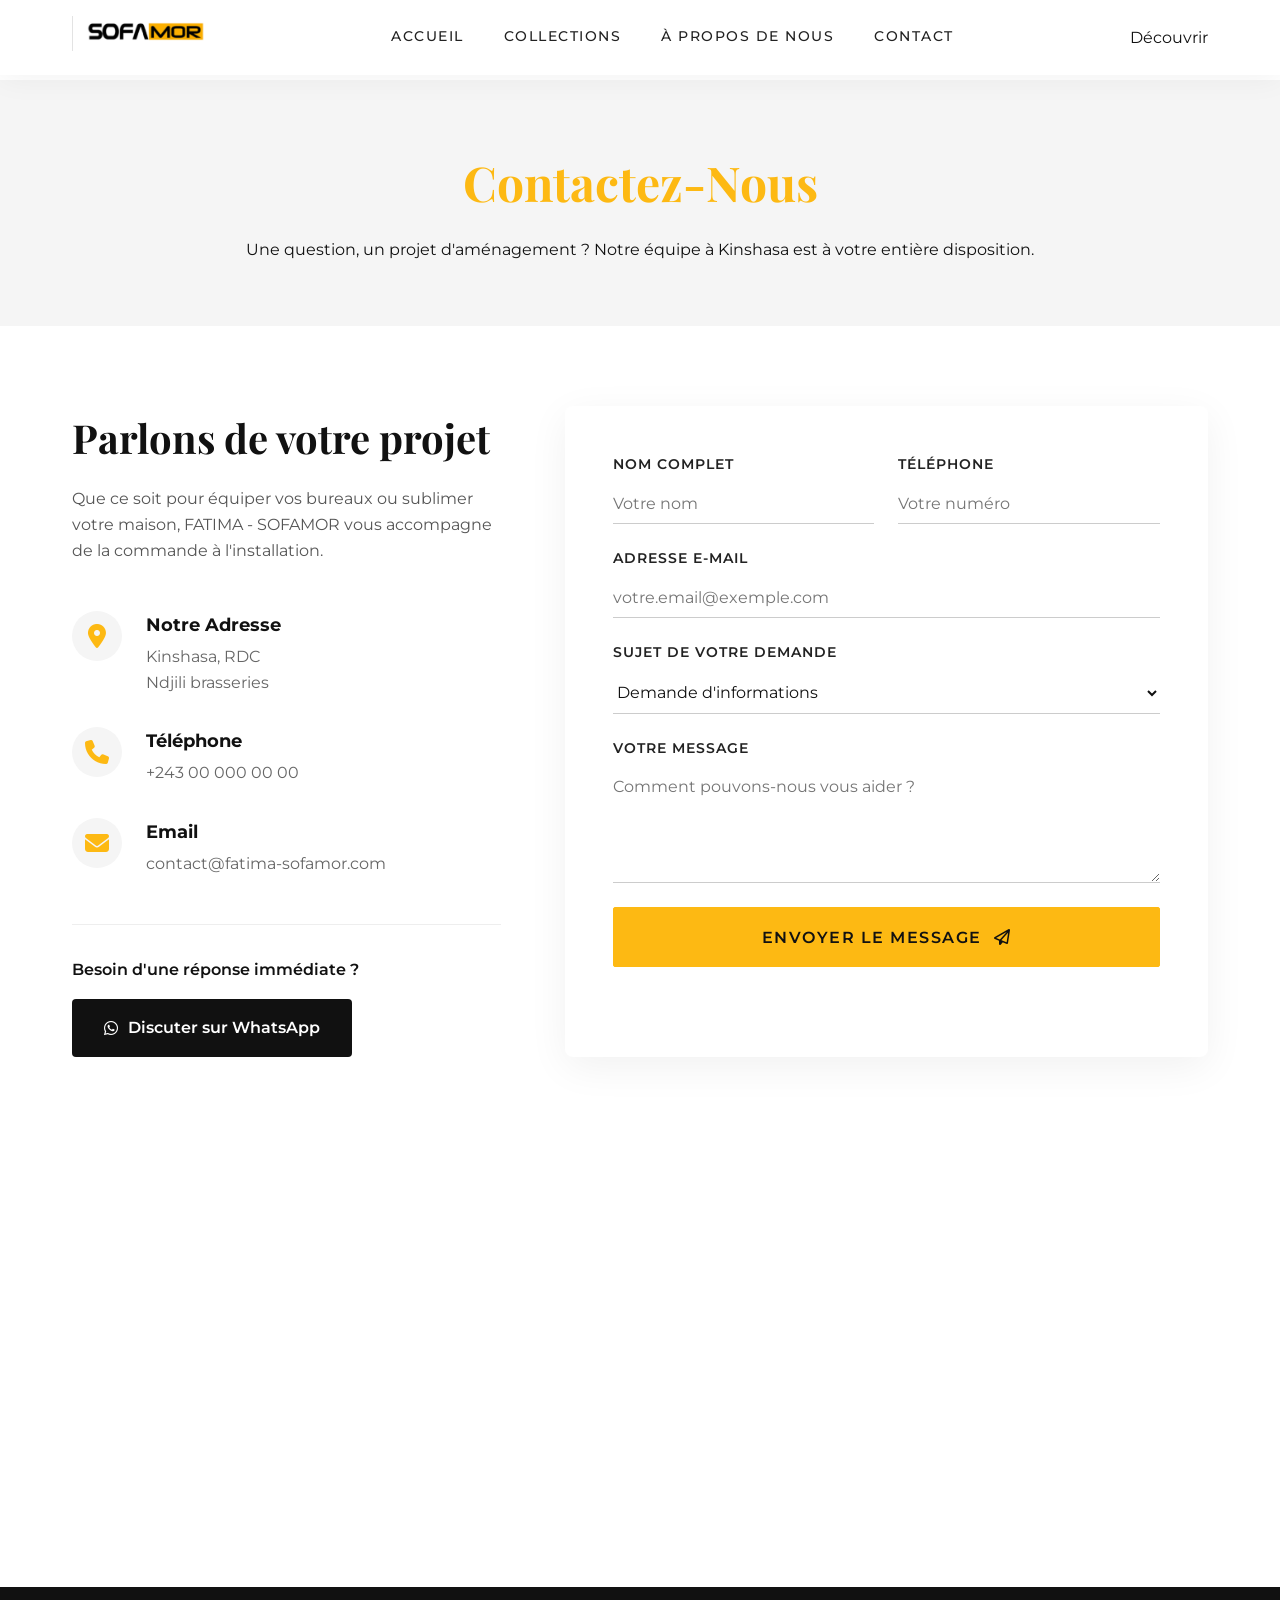
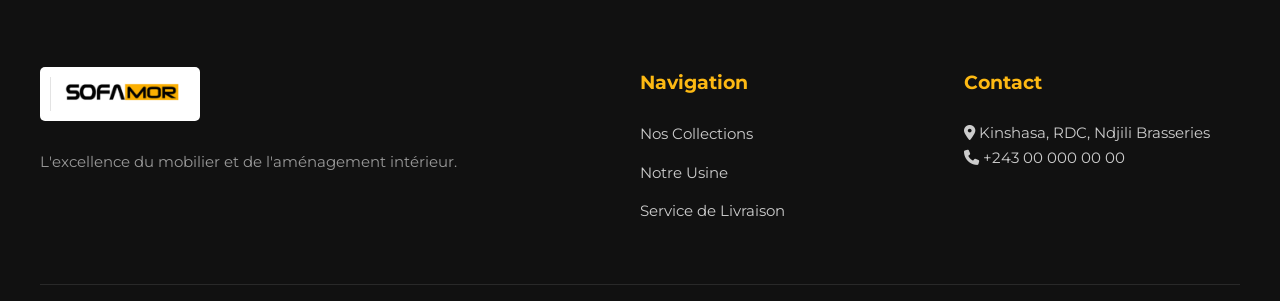
==== contact.html @ 19b78df4 "first commit" ====
<!DOCTYPE html>
<html lang="fr">
<head>
    <meta charset="UTF-8">
    <meta name="viewport" content="width=device-width, initial-scale=1.0">
    <title>Contact & Livraison | FATIMA - SOFAMOR</title>
    
    <!-- Polices & Icônes -->
    <link rel="preconnect" href="https://fonts.googleapis.com">
    <link rel="preconnect" href="https://fonts.gstatic.com" crossorigin>
    <link href="https://fonts.googleapis.com/css2?family=Montserrat:wght@300;400;500;600&family=Playfair+Display:ital,wght@0,400;0,600;1,400&display=swap" rel="stylesheet">
    <link rel="stylesheet" href="https://cdnjs.cloudflare.com/ajax/libs/font-awesome/6.4.0/css/all.min.css">
    
    <!-- Feuilles de style -->
    <link rel="stylesheet" href="css/variables.css">
    <link rel="stylesheet" href="css/base.css">
    <link rel="stylesheet" href="css/layout.css">
    <link rel="stylesheet" href="css/components.css">
</head>
<body>

    <!-- Barre de navigation -->
    <header class="navbar">
        <div class="nav-container">
            <a href="index.html" class="logo">
                <img src="assets/images/logos/Sofamor logo.png" alt="SOFAMOR Logo" height="35">
            </a>
            <div class="menu-toggle" id="mobile-menu">
                <i class="fa-solid fa-bars"></i>
            </div>
            <nav class="nav-links" id="nav-links">
                <a href="index.html">Accueil</a>
                <a href="catalogue.html">Collections</a>
                <a href="usine.html">À propos de nous</a>
                <a href="contact.html" class="active">Contact</a>
            </nav>
            <a href="catalogue.html" class="btn-primary-outline desktop-only">Découvrir</a>
        </div>
    </header>

    <!-- En-tête de la page -->
    <section class="page-header">
        <h1>Contactez-Nous</h1>
        <p>Une question, un projet d'aménagement ? Notre équipe à Kinshasa est à votre entière disposition.</p>
    </section>

    <!-- Section Principale Contact -->
    <section class="contact-section">
        
        <!-- Bloc Informations -->
        <div class="contact-info-block">
            <h2>Parlons de votre projet</h2>
            <p>Que ce soit pour équiper vos bureaux ou sublimer votre maison, FATIMA - SOFAMOR vous accompagne de la commande à l'installation.</p>
            
            <div class="info-items">
                <div class="info-item">
                    <i class="fa-solid fa-location-dot"></i>
                    <div>
                        <h4>Notre Adresse</h4>
                        <p>Kinshasa, RDC<br>Ndjili brasseries</p>
                    </div>
                </div>
                
                <div class="info-item">
                    <i class="fa-solid fa-phone"></i>
                    <div>
                        <h4>Téléphone</h4>
                        <p>+243 00 000 00 00</p>
                    </div>
                </div>
                
                <div class="info-item">
                    <i class="fa-solid fa-envelope"></i>
                    <div>
                        <h4>Email</h4>
                        <p>contact@fatima-sofamor.com</p>
                    </div>
                </div>
            </div>

            <div class="whatsapp-direct">
                <p>Besoin d'une réponse immédiate ?</p>
                <a href="https://wa.me/243000000000" target="_blank" class="btn-whatsapp-dark">
                    <i class="fa-brands fa-whatsapp"></i> Discuter sur WhatsApp
                </a>
            </div>
        </div>

        <!-- Bloc Formulaire -->
        <div class="contact-form-block">
            <form action="#" method="POST" class="premium-form">
                <div class="form-row">
                    <div class="input-group">
                        <label for="nom">Nom complet</label>
                        <input type="text" id="nom" placeholder="Votre nom" required>
                    </div>
                    <div class="input-group">
                        <label for="telephone">Téléphone</label>
                        <input type="tel" id="telephone" placeholder="Votre numéro" required>
                    </div>
                </div>
                
                <div class="input-group">
                    <label for="email">Adresse e-mail</label>
                    <input type="email" id="email" placeholder="votre.email@exemple.com" required>
                </div>
                
                <div class="input-group">
                    <label for="sujet">Sujet de votre demande</label>
                    <select id="sujet">
                        <option value="infos">Demande d'informations</option>
                        <option value="livraison">Question sur la livraison</option>
                        <option value="sur-mesure">Projet d'aménagement complet</option>
                        <option value="autre">Autre</option>
                    </select>
                </div>
                
                <div class="input-group">
                    <label for="message">Votre message</label>
                    <textarea id="message" rows="5" placeholder="Comment pouvons-nous vous aider ?" required></textarea>
                </div>
                
                <button type="submit" class="btn-primary" style="width: 100%;">Envoyer le message <i class="fa-regular fa-paper-plane"></i></button>
            </form>
        </div>

    </section>

    <!-- Carte Google Maps -->
    <section class="map-container">
        <!-- Remplacez le src par le lien d'intégration de votre adresse exacte sur Google Maps -->
        <iframe src="https://www.google.com/maps/embed?pb=!1m18!1m12!1m3!1d127504.42220138547!2d15.22894165!3d-4.401314999999999!2m3!1f0!2f0!3f0!3m2!1i1024!2i768!4f13.1!3m3!1m2!1s0x1a6a313010b40eb3%3A0xc6c4f0da99761dfa!2sKinshasa%2C%20R%C3%A9publique%20d%C3%A9mocratique%20du%20Congo!5e0!3m2!1sfr!2s!4v1700000000000!5m2!1sfr!2s" width="100%" height="450" style="border:0;" allowfullscreen="" loading="lazy" referrerpolicy="no-referrer-when-downgrade"></iframe>
    </section>

    <!-- Footer -->
    <footer class="footer">
        <div class="footer-container">
            <div class="footer-brand">
                <img src="assets/images/logos/Sofamor logo.png" alt="SOFAMOR Logo" width="160" style="background-color: #ffffff; padding: 10px; border-radius: 5px; margin-bottom: 20px;">
                <p>L'excellence du mobilier et de l'aménagement intérieur.</p>
            </div>
            <div class="footer-links">
                <h3>Navigation</h3>
                <ul>
                    <li><a href="catalogue.html">Nos Collections</a></li>
                    <li><a href="usine.html">Notre Usine</a></li>
                    <li><a href="contact.html">Service de Livraison</a></li>
                </ul>
            </div>
            <div class="footer-contact">
                <h3>Contact</h3>
                <p><i class="fa-solid fa-location-dot"></i> Kinshasa, RDC, Ndjili Brasseries </p>
                <p><i class="fa-solid fa-phone"></i> +243 00 000 00 00</p>
            </div>
        </div>
    </footer>

    <!-- Script Menu Mobile -->
    <script>
        document.addEventListener('DOMContentLoaded', () => {
            const menuToggle = document.getElementById('mobile-menu');
            const navLinks = document.getElementById('nav-links');
            const icon = menuToggle.querySelector('i');
            if (menuToggle && navLinks) {
                menuToggle.addEventListener('click', () => {
                    navLinks.classList.toggle('active');
                    if (navLinks.classList.contains('active')) {
                        icon.classList.remove('fa-bars');
                        icon.classList.add('fa-xmark');
                    } else {
                        icon.classList.remove('fa-xmark');
                        icon.classList.add('fa-bars');
                    }
                });
            }
        });
    </script>
</body>
</html>
---- css/variables.css ----
:root {
    /* Palette de couleurs SOFAMOR / FATIMA */
    --color-yellow: #FDB913; /* Un jaune doré premium basé sur le logo */
    --color-yellow-hover: #e0a30b;
    --color-black: #111111;
    --color-dark-gray: #222222;
    --color-white: #FFFFFF;
    --color-light-gray: #F5F5F5;

    /* Typographie */
    --font-heading: 'Playfair Display', serif;
    --font-body: 'Montserrat', sans-serif;

    /* Espacements et Tailles */
    --transition-speed: 0.3s;
    --container-width: 1200px;
}
---- css/base.css ----
* {
    margin: 0;
    padding: 0;
    box-sizing: border-box; /* Crucial pour que les boutons ne débordent pas */
}

html, body {
    overflow-x: hidden; /* Empêche l'écran de glisser sur les côtés */
    width: 100%;
    scroll-behavior: smooth;
    font-family: var(--font-body);
    color: var(--color-black);
    background-color: var(--color-white);
    line-height: 1.6;
}

a {
    text-decoration: none;
    color: inherit;
    transition: color var(--transition-speed) ease;
}

ul {
    list-style: none;
}
---- css/layout.css ----
/* --- NAVBAR FIXE --- */
.navbar {
    position: fixed;
    top: 0;
    left: 0;
    width: 100%;
    background: rgba(255, 255, 255, 0.98);
    backdrop-filter: blur(10px);
    z-index: 1000;
    box-shadow: 0 4px 30px rgba(0, 0, 0, 0.05);
}

.nav-container {
    max-width: var(--container-width);
    margin: 0 auto;
    padding: 1rem 2rem;
    display: flex;
    justify-content: space-between;
    align-items: center;
}

.menu-toggle {
    display: none;
    font-size: 1.5rem;
    cursor: pointer;
    color: var(--color-black);
}

.nav-links {
    display: flex;
    gap: 2.5rem;
}

.nav-links a {
    font-weight: 500;
    font-size: 0.85rem;
    text-transform: uppercase;
    letter-spacing: 1.5px;
    color: var(--color-dark-gray);
    position: relative;
}

/* --- HERO SECTION --- */
.hero {
    position: relative;
    height: 100vh;
    display: flex;
    align-items: center;
    justify-content: center;
    background-color: #f4f4f4; /* Couleur de fond si l'image charge mal */
    background-image: url('../assets/images/produits/sofa-img-4.png'); 
    background-size: cover;
    background-position: center;
    text-align: center;
    color: var(--color-white);
    padding-top: 80px;
}

.hero-overlay {
    position: absolute;
    top: 0; left: 0; width: 100%; height: 100%;
    background: linear-gradient(to bottom, rgba(0,0,0,0.5), rgba(0,0,0,0.2)); 
    z-index: 1;
}

.hero-content {
    position: relative;
    z-index: 2;
    max-width: 900px;
    padding: 0 2rem;
}

/* --- FOOTER ÉPURÉ --- */
.footer {
    background-color: var(--color-black);
    color: var(--color-white);
    padding: 5rem 2rem 1rem 2rem;
}

.footer-container {
    max-width: var(--container-width);
    margin: 0 auto;
    display: grid;
    grid-template-columns: 2fr 1fr 1fr;
    gap: 3rem;
    border-bottom: 1px solid rgba(255, 255, 255, 0.1);
    padding-bottom: 3rem;
}

.footer-brand p { color: #999; font-size: 0.95rem; line-height: 1.8; }
.footer h3 { color: var(--color-yellow); font-size: 1.2rem; margin-bottom: 1.5rem; }
.footer-links ul li { margin-bottom: 0.8rem; }
.footer-links a, .footer-contact p { color: #ccc; font-size: 0.95rem; }
.footer-links a:hover { color: var(--color-yellow); }

/* --- RESPONSIVE MOBILE --- */
@media screen and (max-width: 768px) {
    .desktop-only { display: none !important; }
    .menu-toggle { display: block; }
    
    /* Le menu mobile caché par défaut */
    .nav-links {
        position: absolute;
        top: 100%;
        left: -100%; 
        flex-direction: column;
        background-color: var(--color-white);
        width: 100%;
        text-align: center;
        padding: 2rem 0;
        transition: 0.4s ease-in-out;
        box-shadow: 0 10px 15px rgba(0,0,0,0.05);
    }
    
    /* Quand le menu est activé via Javascript */
    .nav-links.active { left: 0; }
    
    .footer-container { grid-template-columns: 1fr; gap: 2rem; }
}
---- css/components.css ----
/* --- BOUTONS --- */
.btn-primary {
    display: inline-flex;
    align-items: center;
    justify-content: center;
    gap: 12px; /* Espace entre le texte et la flèche */
    background-color: var(--color-yellow);
    color: var(--color-black);
    padding: 1.2rem 3rem;
    font-family: var(--font-body);
    font-weight: 600;
    font-size: 1rem;
    text-transform: uppercase;
    letter-spacing: 1.5px;
    border-radius: 2px; /* Presque carré, très design */
    border: 1px solid var(--color-yellow);
    cursor: pointer;
    transition: all 0.4s ease;
    position: relative;
    overflow: hidden;
    z-index: 1;
}

/* Effet de balayage noir (sweep) au survol */
.btn-primary::before {
    content: '';
    position: absolute;
    top: 0; left: 0;
    width: 0%; height: 100%;
    background-color: var(--color-black);
    transition: all 0.4s ease;
    z-index: -1;
}

.btn-primary:hover {
    color: var(--color-yellow);
    border: 1px solid var(--color-black);
}

.btn-primary:hover::before {
    width: 100%;
}
.btn-primary:hover {
    background-color: #e0a30b; /* Jaune un peu plus foncé */
    transform: translateY(-2px); /* Petit effet de soulèvement au survol */
}

.btn-whatsapp {
    display: inline-flex;
    align-items: center;
    gap: 10px;
    background: transparent;
    border: 2px solid var(--color-white);
    color: var(--color-white);
    padding: 1rem 2.5rem;
    font-weight: 600;
    font-size: 1rem;
    text-transform: uppercase;
    cursor: pointer;
    border-radius: 4px;
    transition: all var(--transition-speed);
}

.btn-whatsapp:hover {
    background: var(--color-white);
    color: var(--color-black);
}

/* --- LOGO DU FOOTER (La correction est ici) --- */
.footer-logo {
    width: 150px; /* Force la largeur pour ne pas être géant */
    height: auto;
    background-color: var(--color-white); /* Fond blanc pour que le texte noir du logo soit visible */
    padding: 10px;
    border-radius: 5px;
    margin-bottom: 1.5rem;
}

/* --- EN-TÊTE DE PAGE (ex: Catalogue, Usine) --- */
.page-header {
    margin-top: 80px; /* Compense la navbar */
    padding: 4rem 2rem;
    text-align: center;
    background-color: var(--color-light-gray);
    color: var(--color-black);
}

.page-header h1 {
    font-family: var(--font-heading);
    font-size: 3rem;
    color: var(--color-yellow);
    margin-bottom: 1rem;
}

/* --- GRILLE DES PRODUITS --- */
.catalogue-section {
    padding: 5rem 2rem;
    max-width: var(--container-width);
    margin: 0 auto;
}

.product-grid {
    display: grid;
    grid-template-columns: repeat(auto-fit, minmax(300px, 1fr));
    gap: 3rem;
}

.product-card {
    background: var(--color-white);
    border-radius: 8px;
    overflow: hidden;
    box-shadow: 0 5px 20px rgba(0,0,0,0.05);
    transition: transform 0.3s ease, box-shadow 0.3s ease;
}

.product-card:hover {
    transform: translateY(-10px);
    box-shadow: 0 15px 30px rgba(0,0,0,0.1);
}

.product-image img {
    width: 100%;
    height: 300px;
    object-fit: cover;
    transition: transform 0.5s ease;
}

.product-card:hover .product-image img {
    transform: scale(1.05); /* Zoom léger sur l'image au survol */
}

.product-info {
    padding: 2rem;
    text-align: center;
}

.product-info h3 {
    font-family: var(--font-heading);
    font-size: 1.5rem;
    margin-bottom: 0.5rem;
}

.product-desc {
    color: #666;
    font-size: 0.9rem;
    margin-bottom: 1.5rem;
}

.btn-order {
    background-color: var(--color-black);
    color: var(--color-white);
    border: none;
    padding: 0.8rem 2rem;
    text-transform: uppercase;
    font-weight: 600;
    font-size: 0.85rem;
    border-radius: 50px;
    cursor: pointer;
    transition: background-color 0.3s;
}

.btn-order:hover {
    background-color: var(--color-yellow);
    color: var(--color-black);
}

/* --- BOUTONS FLOTTANTS (CHAT & SCROLL) --- */
.floating-actions {
    position: fixed;
    bottom: 30px;
    right: 30px;
    display: flex;
    flex-direction: column;
    gap: 15px;
    z-index: 999;
}

.float-btn {
    width: 55px;
    height: 55px;
    border-radius: 50%;
    display: flex;
    justify-content: center;
    align-items: center;
    font-size: 1.5rem;
    color: var(--color-white);
    text-decoration: none;
    box-shadow: 0 4px 15px rgba(0,0,0,0.2);
    transition: all 0.3s ease;
    cursor: pointer;
    border: none;
}

/* Bouton Scroll-to-top */
.scroll-top {
    background-color: var(--color-black);
    opacity: 0;
    visibility: hidden;
    transform: translateY(20px);
}

.scroll-top.show {
    opacity: 1;
    visibility: visible;
    transform: translateY(0);
}

.scroll-top:hover {
    background-color: var(--color-yellow);
    color: var(--color-black);
}

/* Bouton Chat WhatsApp */
.chat-btn {
    background-color: #25D366; /* Vert officiel WhatsApp */
}

.chat-btn:hover {
    transform: scale(1.1);
    box-shadow: 0 6px 20px rgba(37, 211, 102, 0.4);
}

/* --- FILTRES DE CATÉGORIES --- */
.category-filters {
    display: flex;
    justify-content: center;
    gap: 1rem;
    padding: 2rem;
    flex-wrap: wrap;
    background-color: var(--color-white);
}

.filter-btn {
    background: transparent;
    border: 1px solid var(--color-dark-gray);
    padding: 0.6rem 1.5rem;
    border-radius: 50px;
    font-family: var(--font-body);
    font-weight: 500;
    cursor: pointer;
    transition: all 0.3s ease;
}

.filter-btn:hover, .filter-btn.active {
    background: var(--color-black);
    color: var(--color-white);
    border-color: var(--color-black);
}

/* --- BOUTON "EN SAVOIR PLUS" --- */
.btn-outline {
    background: transparent;
    border: 1px solid var(--color-black);
    color: var(--color-black);
    padding: 0.8rem 2rem;
    text-transform: uppercase;
    font-weight: 600;
    font-size: 0.85rem;
    border-radius: 2px;
    cursor: pointer;
    transition: all 0.3s ease;
    width: 100%;
}

.btn-outline:hover {
    background: var(--color-black);
    color: var(--color-yellow);
}

/* --- FENÊTRE MODALE (DÉTAILS PRODUIT) --- */
.modal {
    display: none;
    position: fixed;
    z-index: 2000;
    left: 0; top: 0;
    width: 100%; height: 100%;
    background-color: rgba(0, 0, 0, 0.8);
    backdrop-filter: blur(5px);
    opacity: 0;
    transition: opacity 0.3s ease;
}

.modal.show {
    display: flex;
    justify-content: center;
    align-items: center;
    opacity: 1;
}

.modal-content {
    background-color: var(--color-white);
    width: 95%; /* Plus large sur mobile */
    max-width: 900px;
    max-height: 90vh; /* Ne dépasse jamais 90% de la hauteur de l'écran */
    overflow-y: auto; /* PERMET LE DÉFILEMENT INTÉRIEUR */
    border-radius: 5px;
    position: relative;
    box-shadow: 0 10px 40px rgba(0,0,0,0.5);
    transform: scale(0.9);
    transition: transform 0.3s ease;
}

.modal.show .modal-content {
    transform: scale(1);
}

/* Bouton X flottant et bien visible */
.close-modal {
    position: absolute;
    top: 15px;
    right: 15px;
    background-color: var(--color-white);
    color: var(--color-black);
    width: 35px; height: 35px;
    border-radius: 50%;
    display: flex;
    align-items: center;
    justify-content: center;
    font-size: 1.5rem;
    font-weight: bold;
    cursor: pointer;
    z-index: 10;
    box-shadow: 0 2px 10px rgba(0,0,0,0.1);
}

.close-modal:hover {
    color: var(--color-yellow);
}

.modal-body {
    display: flex;
    flex-wrap: wrap;
}

.modal-image {
    flex: 1 1 300px;
}

.modal-image img {
    width: 100%;
    height: 100%;
    object-fit: cover;
}

.modal-details {
    flex: 1 1 300px;
    padding: 3rem;
    display: flex;
    flex-direction: column;
    justify-content: center;
}

.modal-details h2 {
    font-family: var(--font-heading);
    font-size: 2rem;
    margin-bottom: 1rem;
    color: var(--color-black);
}

.modal-details p {
    font-size: 1rem;
    line-height: 1.6;
    color: #444;
    margin-bottom: 2rem;
}

.modal-actions {
    display: flex;
    flex-direction: column;
    gap: 15px; /* Espace entre commander et retour */
}

/* Cache les produits non sélectionnés par les filtres */
.product-card.hide {
    display: none;
}

/* --- ADAPTATION STRICTE POUR MOBILE (SMARTPHONES) --- */
@media screen and (max-width: 768px) {
    .modal-body {
        flex-direction: column; /* L'image passe au-dessus, le texte en dessous */
    }
    
    .modal-image {
        height: 250px; /* Limite la hauteur de l'image pour voir le texte directement */
    }
    
    .modal-details {
        padding: 1.5rem; /* Réduit l'espace vide sur petit écran */
    }
    
    .modal-details h2 {
        font-size: 1.5rem;
    }
}

/* --- SECTION HISTOIRE (SPLIT LAYOUT) --- */
.about-split {
    display: flex;
    flex-wrap: wrap;
    max-width: var(--container-width);
    margin: 5rem auto;
    background-color: var(--color-white);
    box-shadow: 0 10px 30px rgba(0,0,0,0.05);
    border-radius: 8px;
    overflow: hidden;
}

.about-text {
    flex: 1 1 400px;
    padding: 4rem;
    display: flex;
    flex-direction: column;
    justify-content: center;
}

.about-text h2 {
    font-family: var(--font-heading);
    font-size: 2.2rem;
    color: var(--color-yellow);
    margin-bottom: 1.5rem;
}

.about-text p {
    font-size: 1.05rem;
    line-height: 1.8;
    color: #444;
    margin-bottom: 1.5rem;
}

.about-image {
    flex: 1 1 400px;
}

.about-image img {
    width: 100%;
    height: 100%;
    object-fit: cover;
    min-height: 400px;
}

/* --- SECTION GALERIE USINE --- */
.factory-gallery {
    padding: 5rem 2rem;
    background-color: var(--color-light-gray);
    text-align: center;
}

.section-title h2 {
    font-family: var(--font-heading);
    font-size: 2.5rem;
    margin-bottom: 0.5rem;
}

.section-title p {
    color: #666;
    margin-bottom: 3rem;
}

.gallery-grid {
    display: grid;
    grid-template-columns: repeat(auto-fit, minmax(300px, 1fr));
    gap: 1.5rem;
    max-width: var(--container-width);
    margin: 0 auto;
}

.gallery-grid img {
    width: 100%;
    height: 350px;
    object-fit: cover;
    border-radius: 5px;
    box-shadow: 0 5px 15px rgba(0,0,0,0.1);
    transition: transform 0.4s ease;
}

.gallery-grid img:hover {
    transform: scale(1.03);
}

/* --- SECTION LOGISTIQUE --- */
.logistics-section {
    display: flex;
    flex-wrap: wrap-reverse; /* Sur mobile, l'image passe au-dessus */
    max-width: var(--container-width);
    margin: 5rem auto;
    gap: 3rem;
    padding: 0 2rem;
    align-items: center;
}

.logistics-content {
    flex: 1 1 400px;
}

.logistics-content h2 {
    font-family: var(--font-heading);
    font-size: 2.2rem;
    margin-bottom: 1.5rem;
}

.logistics-content p {
    line-height: 1.8;
    margin-bottom: 2rem;
    color: #555;
}

.logistics-image {
    flex: 1 1 400px;
}

.logistics-image img {
    width: 100%;
    border-radius: 8px;
    box-shadow: 0 10px 30px rgba(0,0,0,0.1);
}

/* Ajustements pour petits écrans */
@media screen and (max-width: 768px) {
    .about-text {
        padding: 2rem;
    }
}

/* --- SECTION CONTACT (GRILLE) --- */
.contact-section {
    display: grid;
    grid-template-columns: 1fr 1.5fr; /* Le formulaire prend un peu plus de place */
    gap: 4rem;
    max-width: var(--container-width);
    margin: 5rem auto;
    padding: 0 2rem;
}

/* --- BLOC INFORMATIONS GAUCHE --- */
.contact-info-block h2 {
    font-family: var(--font-heading);
    font-size: 2.5rem;
    color: var(--color-black);
    margin-bottom: 1rem;
}

.contact-info-block > p {
    color: #555;
    line-height: 1.6;
    margin-bottom: 3rem;
}

.info-item {
    display: flex;
    align-items: flex-start;
    gap: 1.5rem;
    margin-bottom: 2rem;
}

.info-item i {
    font-size: 1.5rem;
    color: var(--color-yellow);
    background-color: var(--color-light-gray);
    width: 50px;
    height: 50px;
    display: flex;
    align-items: center;
    justify-content: center;
    border-radius: 50%;
}

.info-item h4 {
    font-family: var(--font-body);
    font-size: 1.1rem;
    margin-bottom: 0.3rem;
}

.info-item p {
    color: #666;
}

.whatsapp-direct {
    margin-top: 3rem;
    padding-top: 2rem;
    border-top: 1px solid #eee;
}

.whatsapp-direct p {
    font-weight: 600;
    margin-bottom: 1rem;
}

.btn-whatsapp-dark {
    display: inline-flex;
    align-items: center;
    gap: 10px;
    background-color: var(--color-black);
    color: var(--color-white);
    padding: 1rem 2rem;
    font-weight: 600;
    border-radius: 4px;
    transition: all 0.3s ease;
}

.btn-whatsapp-dark:hover {
    background-color: #25D366; /* Vert WhatsApp au survol */
    color: white;
}

/* --- BLOC FORMULAIRE PREMIUM --- */
.contact-form-block {
    background-color: var(--color-white);
    padding: 3rem;
    border-radius: 8px;
    box-shadow: 0 10px 40px rgba(0,0,0,0.06);
}

.premium-form .form-row {
    display: grid;
    grid-template-columns: 1fr 1fr;
    gap: 1.5rem;
}

.input-group {
    margin-bottom: 1.5rem;
    display: flex;
    flex-direction: column;
}

.input-group label {
    font-size: 0.85rem;
    font-weight: 600;
    text-transform: uppercase;
    letter-spacing: 1px;
    color: var(--color-dark-gray);
    margin-bottom: 0.5rem;
}

/* Style des champs de texte très épuré (Ligne en bas seulement) */
.premium-form input,
.premium-form select,
.premium-form textarea {
    font-family: var(--font-body);
    font-size: 1rem;
    padding: 10px 0;
    border: none;
    border-bottom: 1px solid #ccc;
    background-color: transparent;
    color: var(--color-black);
    transition: border-color 0.3s ease;
    outline: none; /* Enlève la bordure bleue de base du navigateur */
}

/* Animation luxueuse quand on clique dans le champ */
.premium-form input:focus,
.premium-form select:focus,
.premium-form textarea:focus {
    border-bottom: 2px solid var(--color-yellow);
}

.premium-form textarea {
    resize: vertical;
}

/* --- SECTION CARTE --- */
.map-container {
    width: 100%;
    margin-top: 2rem;
    line-height: 0; /* Enlève l'espace blanc sous la carte */
}

/* --- RESPONSIVE --- */
@media screen and (max-width: 900px) {
    .contact-section {
        grid-template-columns: 1fr; /* Empile les infos et le formulaire sur mobile */
        gap: 2rem;
    }
    
    .premium-form .form-row {
        grid-template-columns: 1fr; /* Les champs nom et tel l'un sous l'autre */
    }
    
    .contact-form-block {
        padding: 2rem;
    }
}

/* --- BARRE DE DÉFILEMENT SUR MESURE (Détail Premium) --- */
::-webkit-scrollbar {
    width: 8px;
}
::-webkit-scrollbar-track {
    background: var(--color-light-gray); 
}
::-webkit-scrollbar-thumb {
    background: var(--color-black); 
    border-radius: 10px;
}
::-webkit-scrollbar-thumb:hover {
    background: var(--color-yellow); 
}
/* --- BOUTON FLOTTANT IA (Tête de Robot & Fond Jaune) --- */
.ai-btn {
    background-color: var(--color-yellow); /* Le fond devient jaune */
    color: var(--color-black); /* La tête du robot en noir */
    position: fixed;
    bottom: 95px; 
    right: 30px;
    z-index: 999;
    font-size: 1.6rem; /* On agrandit un peu la tête du robot */
    animation: pulse-ai 2s infinite; 
    border: 2px solid var(--color-yellow);
}

/* L'animation de respiration reste sur les tons jaunes */
@keyframes pulse-ai {
    0% { box-shadow: 0 0 0 0 rgba(253, 185, 19, 0.7); }
    70% { box-shadow: 0 0 0 15px rgba(253, 185, 19, 0); }
    100% { box-shadow: 0 0 0 0 rgba(253, 185, 19, 0); }
}

/* Au survol, le bouton s'inverse élégamment */
.ai-btn:hover {
    background-color: var(--color-black);
    color: var(--color-yellow);
    border: 2px solid var(--color-black);
    animation: none;
    transform: scale(1.1);
}

/* --- FENÊTRE DU CHATBOT --- */
.chatbot-window {
    position: fixed;
    bottom: 90px;
    right: 90px;
    width: 320px;
    background-color: var(--color-white);
    border-radius: 10px;
    box-shadow: 0 10px 40px rgba(0,0,0,0.15);
    display: flex;
    flex-direction: column;
    overflow: hidden;
    z-index: 1000;
    
    /* Animation d'apparition */
    opacity: 0;
    visibility: hidden;
    transform: translateY(20px) scale(0.9);
    transition: all 0.3s cubic-bezier(0.4, 0, 0.2, 1);
}

.chatbot-window.show {
    opacity: 1;
    visibility: visible;
    transform: translateY(0) scale(1);
}

.chatbot-header {
    background-color: var(--color-black);
    color: var(--color-yellow);
    padding: 15px;
    display: flex;
    justify-content: space-between;
    align-items: center;
    font-weight: 600;
    font-family: var(--font-heading);
}

.chatbot-header button {
    background: none;
    border: none;
    color: var(--color-white);
    font-size: 1.5rem;
    cursor: pointer;
    transition: color 0.3s;
}

.chatbot-header button:hover {
    color: var(--color-yellow);
}

.chatbot-body {
    padding: 15px;
    height: 250px;
    overflow-y: auto;
    display: flex;
    flex-direction: column;
    gap: 10px;
    background-color: #f9f9f9;
}

.message {
    padding: 10px 15px;
    border-radius: 15px;
    font-size: 0.9rem;
    max-width: 85%;
    line-height: 1.4;
}

.ai-msg {
    background-color: var(--color-white);
    border: 1px solid #eee;
    align-self: flex-start;
    border-bottom-left-radius: 2px;
}

.user-msg {
    background-color: var(--color-yellow);
    color: var(--color-black);
    align-self: flex-end;
    border-bottom-right-radius: 2px;
}

.chatbot-suggestions {
    padding: 10px;
    background-color: var(--color-white);
    border-top: 1px solid #eee;
    display: flex;
    flex-wrap: wrap;
    gap: 5px;
}

.chatbot-suggestions button {
    background: transparent;
    border: 1px solid var(--color-black);
    color: var(--color-black);
    padding: 5px 10px;
    border-radius: 50px;
    font-size: 0.8rem;
    cursor: pointer;
    transition: all 0.2s;
}

.chatbot-suggestions button:hover {
    background: var(--color-black);
    color: var(--color-yellow);
}
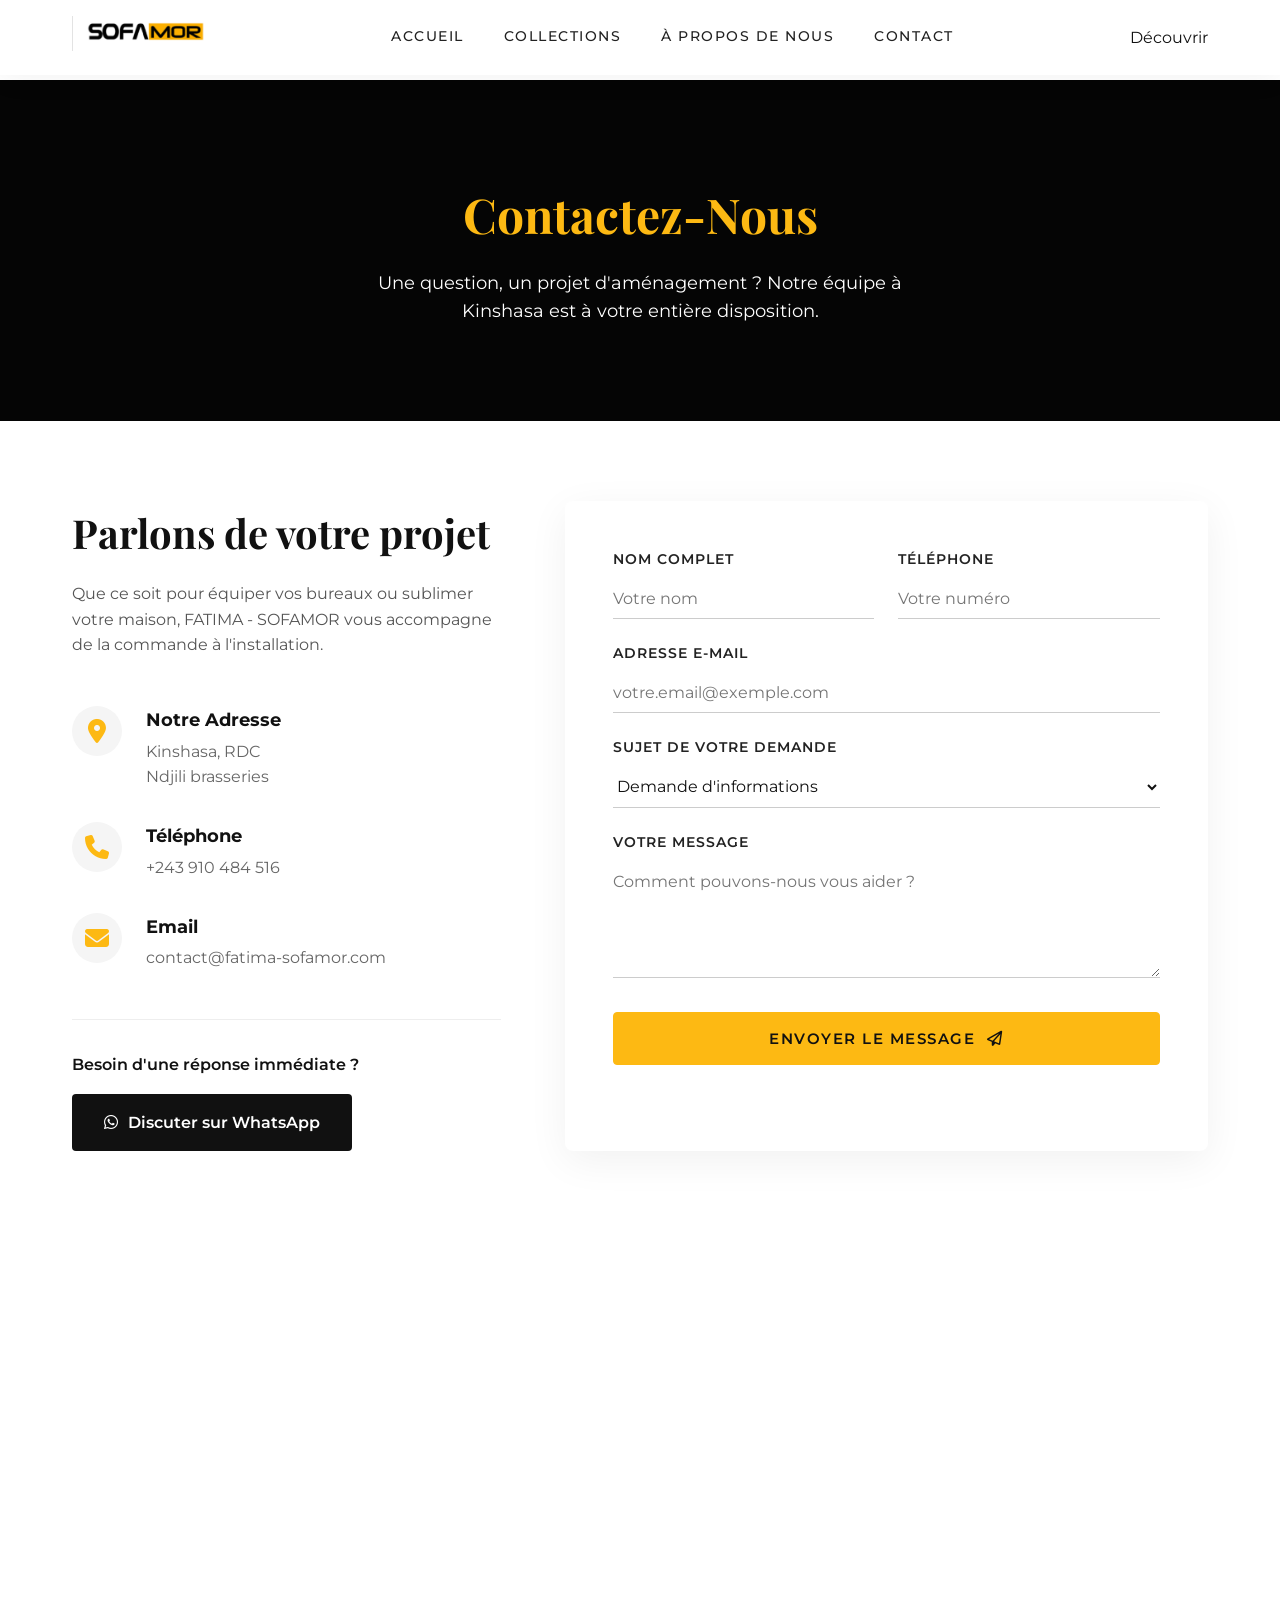
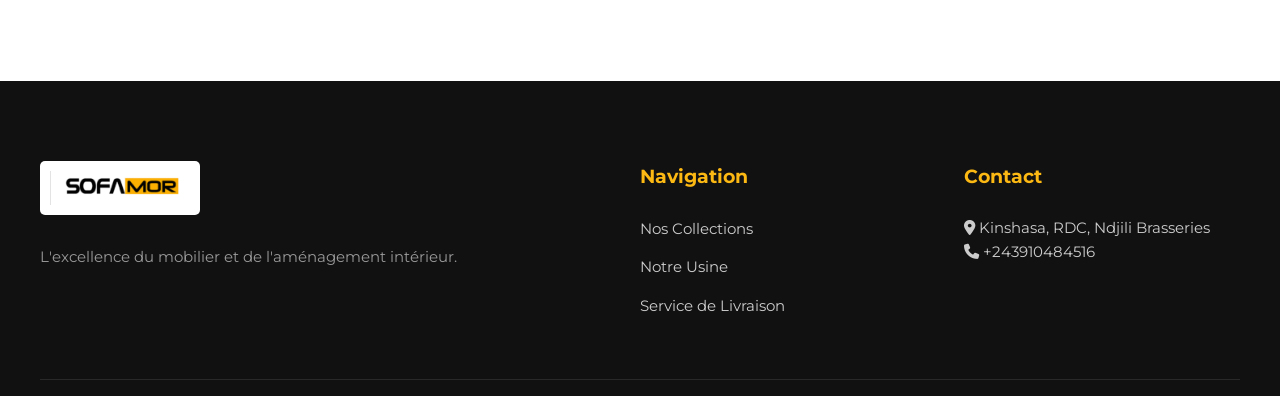
==== commit 1993571b: "Mise à jour du numéro, correction menu catalogue et boutons mobile" ====
--- a/contact.html
+++ b/contact.html
@@ -65,7 +65,7 @@
                     <i class="fa-solid fa-phone"></i>
                     <div>
                         <h4>Téléphone</h4>
-                        <p>+243 00 000 00 00</p>
+                        <p>+243 910 484 516</p>
                     </div>
                 </div>
                 
@@ -80,7 +80,7 @@
 
             <div class="whatsapp-direct">
                 <p>Besoin d'une réponse immédiate ?</p>
-                <a href="https://wa.me/243000000000" target="_blank" class="btn-whatsapp-dark">
+                <a href="https://wa.me/+243910484516" target="_blank" class="btn-whatsapp-dark">
                     <i class="fa-brands fa-whatsapp"></i> Discuter sur WhatsApp
                 </a>
             </div>
@@ -150,7 +150,7 @@
             <div class="footer-contact">
                 <h3>Contact</h3>
                 <p><i class="fa-solid fa-location-dot"></i> Kinshasa, RDC, Ndjili Brasseries </p>
-                <p><i class="fa-solid fa-phone"></i> +243 00 000 00 00</p>
+                <p><i class="fa-solid fa-phone"></i> +243910484516</p>
             </div>
         </div>
     </footer>
--- a/css/components.css
+++ b/css/components.css
@@ -76,13 +76,32 @@
     margin-bottom: 1.5rem;
 }
 
-/* --- EN-TÊTE DE PAGE (ex: Catalogue, Usine) --- */
+/* --- EN-TÊTE DE PAGE AVEC IMAGE DE FOND --- */
 .page-header {
-    margin-top: 80px; /* Compense la navbar */
-    padding: 4rem 2rem;
+    margin-top: 80px; 
+    padding: 6rem 2rem; /* Plus grand pour bien voir l'image */
     text-align: center;
-    background-color: var(--color-light-gray);
-    color: var(--color-black);
+    position: relative;
+    background-color: var(--color-black); /* Couleur de secours */
+    background-size: cover;
+    background-position: center;
+    background-repeat: no-repeat;
+    color: var(--color-white);
+}
+
+/* Le filtre sombre pour faire ressortir le texte jaune */
+.page-header::before {
+    content: '';
+    position: absolute;
+    top: 0; left: 0;
+    width: 100%; height: 100%;
+    background: rgba(0, 0, 0, 0.7); /* Filtre noir transparent */
+    z-index: 1;
+}
+
+.page-header h1, .page-header p {
+    position: relative;
+    z-index: 2; /* Met le texte au-dessus du filtre */
 }
 
 .page-header h1 {
@@ -92,6 +111,12 @@
     margin-bottom: 1rem;
 }
 
+.page-header p {
+    color: var(--color-white);
+    font-size: 1.1rem;
+    max-width: 600px;
+    margin: 0 auto;
+}
 /* --- GRILLE DES PRODUITS --- */
 .catalogue-section {
     padding: 5rem 2rem;
@@ -392,8 +417,18 @@
     .modal-details h2 {
         font-size: 1.5rem;
     }
-}
-
+} 
+/* --- BOUTONS MOBILES (Taille Normale) --- */
+    .btn-outline, .btn-primary {
+        width: auto; /* Annule le 100% de largeur */
+        display: inline-flex; /* Les garde alignés proprement */
+        padding: 1rem 2rem;
+        font-size: 0.95rem;
+        justify-content: center;
+        align-items: center;
+        border-radius: 4px;
+        margin-top: 10px;
+    }
 /* --- SECTION HISTOIRE (SPLIT LAYOUT) --- */
 .about-split {
     display: flex;
@@ -830,4 +865,19 @@
 .chatbot-suggestions button:hover {
     background: var(--color-black);
     color: var(--color-yellow);
+}
+/* --- RESPONSIVE CHATBOT MOBILE --- */
+@media screen and (max-width: 768px) {
+    .chatbot-window {
+        right: 0;
+        left: 0;
+        margin: 0 auto; /* Centre parfaitement la boîte horizontalement */
+        width: 92%; /* Prend presque toute la largeur de l'écran */
+        bottom: 85px; /* Laisse de l'espace pour le bouton flottant */
+    }
+    
+    .ai-btn {
+        bottom: 20px; /* Repositionne le bouton un peu plus bas sur mobile */
+        right: 20px;
+    }
 }
